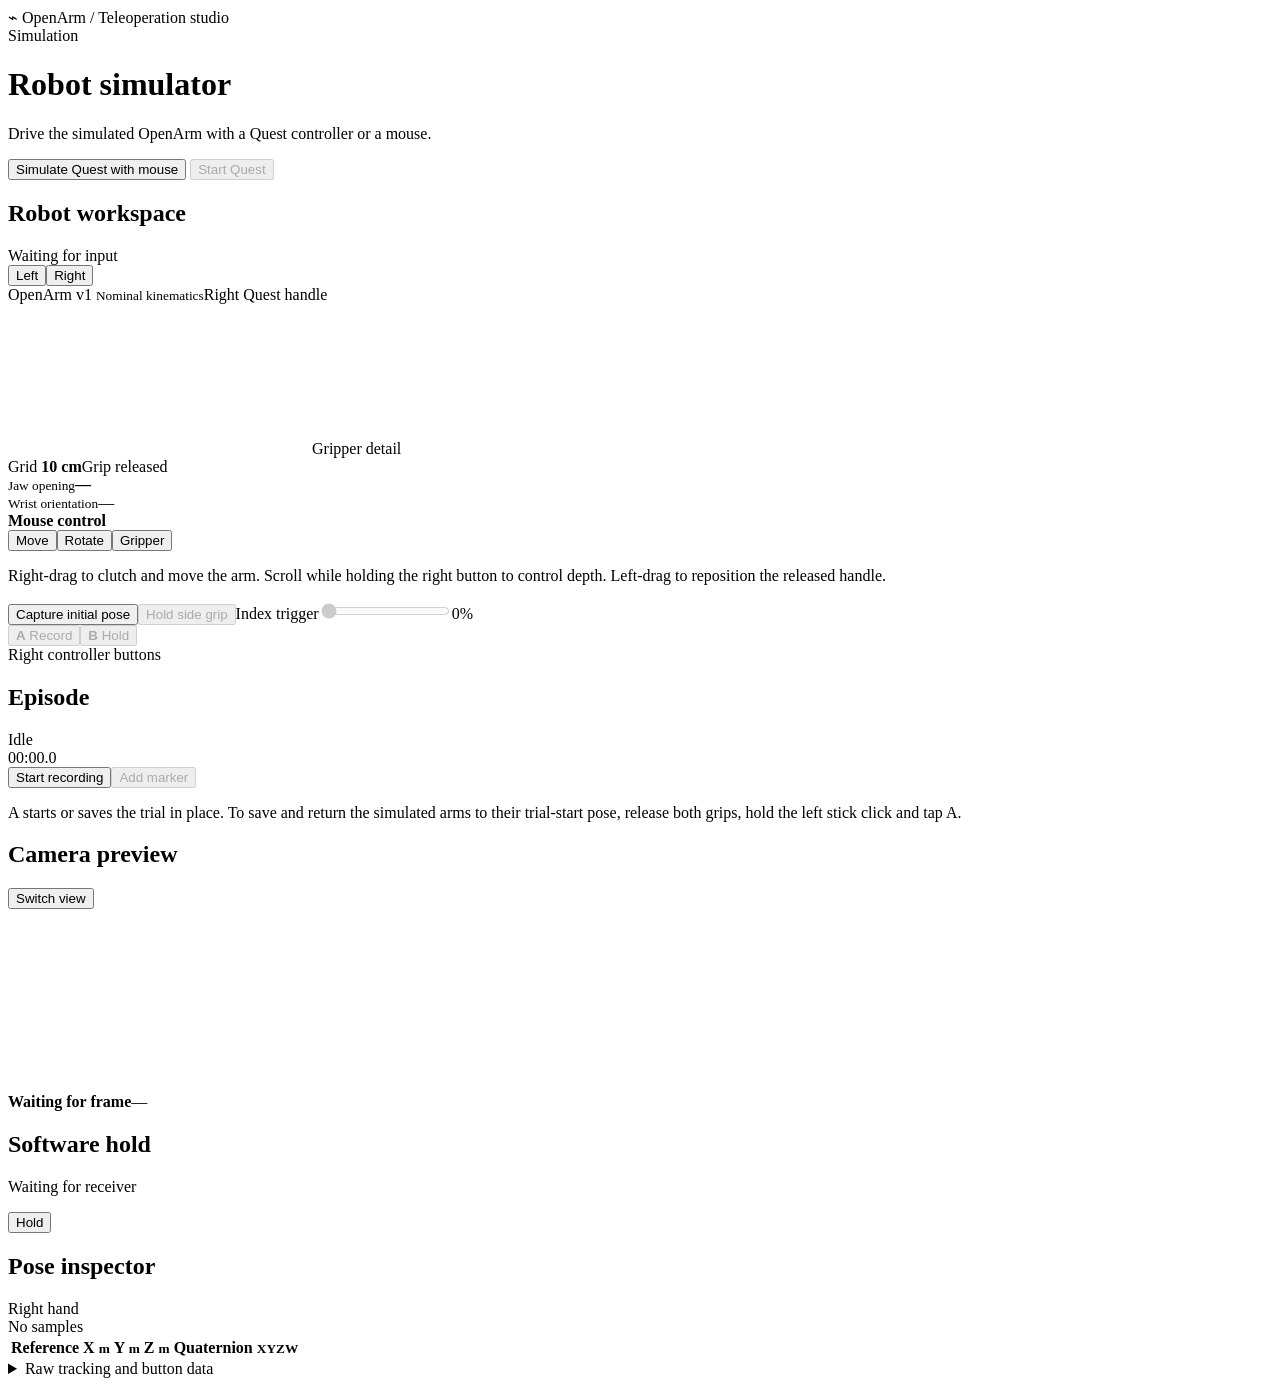
==== quest-pose/index.html @ 7afc8a65 "Add Quest 2 OpenArm teleoperation simulator, recorder and lab guide" ====
<!doctype html>
<html lang="en">
<head>
  <meta charset="utf-8">
  <meta name="viewport" content="width=device-width, initial-scale=1">
  <meta name="theme-color" content="#102725">
  <title>OpenArm · Teleoperation studio</title>
  <link rel="stylesheet" href="/style.css">
  <script type="module" src="/app.js"></script>
</head>
<body>
  <header class="bar">
    <div class="brand"><span class="brand-symbol" aria-hidden="true">⌁</span> OpenArm <span class="division">/</span> <span class="brand-page">Teleoperation studio</span></div>
    <span class="sim-label"><i></i> Simulation</span>
  </header>
  <main>
    <div class="title-row">
      <div><h1>Robot simulator</h1><p>Drive the simulated OpenArm with a Quest controller or a mouse.</p></div>
      <div class="buttons input-buttons">
        <button class="primary" id="mouse-start">Simulate Quest with mouse</button>
        <button id="xr-start" disabled title="Open the HTTPS page in the Quest browser">Start Quest</button>
        <button id="stop" hidden>Disconnect input</button>
      </div>
    </div>
    <div id="notice" class="notice" role="status" hidden></div>
    <div class="workspace">
      <section class="panel motion">
        <div class="panel-heading">
          <div><h2>Robot workspace</h2><span id="source-label" class="sub">Waiting for input</span></div>
          <div class="segmented" aria-label="Inspect hand"><button id="left-tab" aria-pressed="false">Left</button><button id="right-tab" aria-pressed="true">Right</button></div>
        </div>
        <div class="scene">
          <div class="scene-labels"><span>OpenArm v1 <small>Nominal kinematics</small></span><span id="handle-label">Right Quest handle</span></div>
          <canvas id="pad" tabindex="0" aria-label="Virtual Quest controller pad. Right-drag to drive the simulated robot. Choose Move, Rotate or Gripper below."></canvas>
          <span class="jaw-detail-label">Gripper detail</span>
          <div class="scene-foot"><span>Grid <b>10 cm</b></span><span id="clutch-state">Grip released</span></div>
        </div>
        <div class="telemetry-strip">
          <div><small>Jaw opening</small><strong id="jaw-opening">—</strong></div>
          <div><small>Wrist orientation</small><span id="wrist-rotation">—</span></div>
        </div>
        <div class="motion-help">
          <div class="mouse-modes"><strong>Mouse control</strong><div class="segmented" role="group" aria-label="Mouse control mode"><button id="mode-move" aria-pressed="true">Move</button><button id="mode-rotate" aria-pressed="false">Rotate</button><button id="mode-gripper" aria-pressed="false">Gripper</button></div></div>
          <p id="mode-help">Right-drag to clutch and move the arm. Scroll while holding the right button to control depth. Left-drag to reposition the released handle.</p>
          <p id="reach-help" class="pickup" role="status" hidden></p>
          <p id="pickup-help" class="pickup" hidden></p>
        </div>
        <div class="controls-row"><button id="capture">Capture initial pose</button><button id="clutch" disabled>Hold side grip</button><label for="trigger" id="jaw-control-label">Index trigger</label><input id="trigger" type="range" min="0" max="100" value="0" disabled><output id="trigger-value" for="trigger">0%</output></div>
        <div class="controller-tools"><div class="buttons"><button id="face-a" disabled><b>A</b> Record</button><button id="face-b" disabled><b>B</b> Hold</button></div><span>Right controller buttons</span></div>
      </section>
      <aside class="stack">
        <section class="panel episode">
          <div class="panel-heading"><h2>Episode</h2><span id="rec-state" class="pill">Idle</span></div>
          <div class="episode-body"><div class="timer" id="timer">00:00.0</div><div class="buttons"><button id="record" class="primary">Start recording</button><button id="finish_return" hidden>Save &amp; return</button><button id="mark" disabled>Add marker</button></div>
            <p id="trial-status" role="status" hidden></p>
            <p class="minor">A starts or saves the trial in place. To save and return the simulated arms to their trial-start pose, release both grips, hold the left stick click and tap A.</p>
            <p id="episode-file" class="minor" hidden></p><p id="rec-error" class="notice" role="alert" hidden></p></div>
        </section>
        <section class="panel camera">
          <div class="panel-heading"><h2>Camera preview</h2><button class="text-button" id="view">Switch view</button></div>
          <div class="camera-picture"><canvas id="camera-frame" width="320" height="180" aria-label="Selected workstation camera feed"></canvas></div>
          <div class="camera-caption"><strong id="camera-name">Waiting for frame</strong><span id="camera-age">—</span></div>
        </section>
        <section class="panel safety">
          <div><h2>Software hold</h2><p id="hold-state">Waiting for receiver</p></div>
          <div class="buttons"><button id="hold">Hold</button><button id="resume" hidden>Resume</button></div>
        </section>
      </aside>
      <section class="panel inspector">
        <div class="panel-heading"><div><h2>Pose inspector</h2><span id="inspect-label" class="sub">Right hand</span></div><span class="pill" id="timing">No samples</span></div>
        <div class="table-wrap"><table><thead><tr><th scope="col">Reference</th><th scope="col">X <small>m</small></th><th scope="col">Y <small>m</small></th><th scope="col">Z <small>m</small></th><th scope="col">Quaternion <small>XYZW</small></th></tr></thead><tbody id="pose-table"></tbody></table></div>
        <div id="robot-joints" class="inputs"></div>
        <div id="inputs" class="inputs"></div>
        <details><summary>Raw tracking and button data</summary><pre id="raw">Waiting for input</pre></details>
      </section>
    </div>
  </main>
  <canvas id="xr-canvas" hidden></canvas>
</body>
</html>
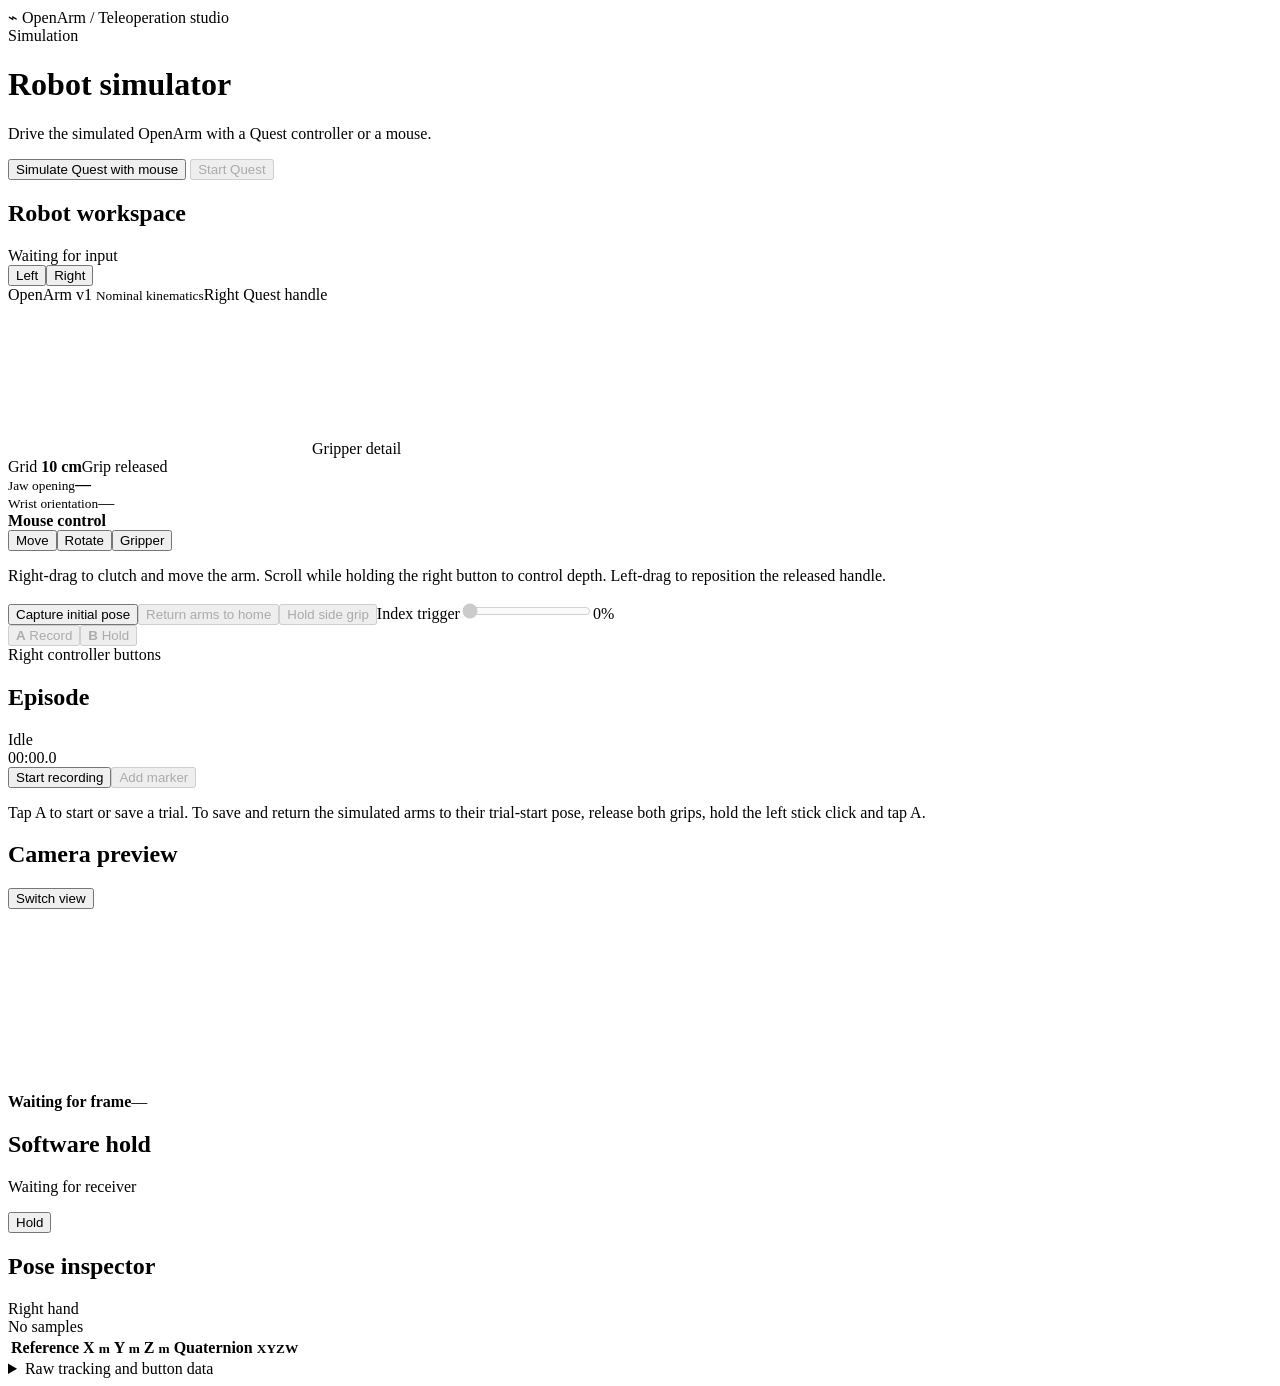
==== commit 574ffc3b: "Restore simulated arms to their startup pose with Quest A and X" ====
--- a/quest-pose/index.html
+++ b/quest-pose/index.html
@@ -11,7 +11,7 @@
 <body>
   <header class="bar">
     <div class="brand"><span class="brand-symbol" aria-hidden="true">⌁</span> OpenArm <span class="division">/</span> <span class="brand-page">Teleoperation studio</span></div>
-    <span class="sim-label"><i></i> Simulation</span>
+    <span class="sim-label"><i></i> <span id="hardware-status">Simulation</span></span>
   </header>
   <main>
     <div class="title-row">
@@ -40,12 +40,12 @@
           <div><small>Wrist orientation</small><span id="wrist-rotation">—</span></div>
         </div>
         <div class="motion-help">
-          <div class="mouse-modes"><strong>Mouse control</strong><div class="segmented" role="group" aria-label="Mouse control mode"><button id="mode-move" aria-pressed="true">Move</button><button id="mode-rotate" aria-pressed="false">Rotate</button><button id="mode-gripper" aria-pressed="false">Gripper</button></div></div>
+          <div class="mouse-modes" id="mouse-modes"><strong>Mouse control</strong><div class="segmented" role="group" aria-label="Mouse control mode"><button id="mode-move" aria-pressed="true">Move</button><button id="mode-rotate" aria-pressed="false">Rotate</button><button id="mode-gripper" aria-pressed="false">Gripper</button></div></div>
           <p id="mode-help">Right-drag to clutch and move the arm. Scroll while holding the right button to control depth. Left-drag to reposition the released handle.</p>
           <p id="reach-help" class="pickup" role="status" hidden></p>
           <p id="pickup-help" class="pickup" hidden></p>
         </div>
-        <div class="controls-row"><button id="capture">Capture initial pose</button><button id="clutch" disabled>Hold side grip</button><label for="trigger" id="jaw-control-label">Index trigger</label><input id="trigger" type="range" min="0" max="100" value="0" disabled><output id="trigger-value" for="trigger">0%</output></div>
+        <div class="controls-row"><button id="capture">Capture initial pose</button><button id="restore_initial" disabled>Return arms to home</button><button id="clutch" disabled>Hold side grip</button><label for="trigger" id="jaw-control-label">Index trigger</label><input id="trigger" type="range" min="0" max="100" value="0" disabled><output id="trigger-value" for="trigger">0%</output></div>
         <div class="controller-tools"><div class="buttons"><button id="face-a" disabled><b>A</b> Record</button><button id="face-b" disabled><b>B</b> Hold</button></div><span>Right controller buttons</span></div>
       </section>
       <aside class="stack">
@@ -53,7 +53,7 @@
           <div class="panel-heading"><h2>Episode</h2><span id="rec-state" class="pill">Idle</span></div>
           <div class="episode-body"><div class="timer" id="timer">00:00.0</div><div class="buttons"><button id="record" class="primary">Start recording</button><button id="finish_return" hidden>Save &amp; return</button><button id="mark" disabled>Add marker</button></div>
             <p id="trial-status" role="status" hidden></p>
-            <p class="minor">A starts or saves the trial in place. To save and return the simulated arms to their trial-start pose, release both grips, hold the left stick click and tap A.</p>
+            <p class="minor">Tap A to start or save a trial.<span id="home-help" hidden> Release both grips and press right A and left X together to return the arms to their startup pose.</span><span id="return-help"> To save and return the simulated arms to their trial-start pose, release both grips, hold the left stick click and tap A.</span></p>
             <p id="episode-file" class="minor" hidden></p><p id="rec-error" class="notice" role="alert" hidden></p></div>
         </section>
         <section class="panel camera">
@@ -61,7 +61,7 @@
           <div class="camera-picture"><canvas id="camera-frame" width="320" height="180" aria-label="Selected workstation camera feed"></canvas></div>
           <div class="camera-caption"><strong id="camera-name">Waiting for frame</strong><span id="camera-age">—</span></div>
         </section>
-        <section class="panel safety">
+        <section class="panel safety" id="hold-panel">
           <div><h2>Software hold</h2><p id="hold-state">Waiting for receiver</p></div>
           <div class="buttons"><button id="hold">Hold</button><button id="resume" hidden>Resume</button></div>
         </section>
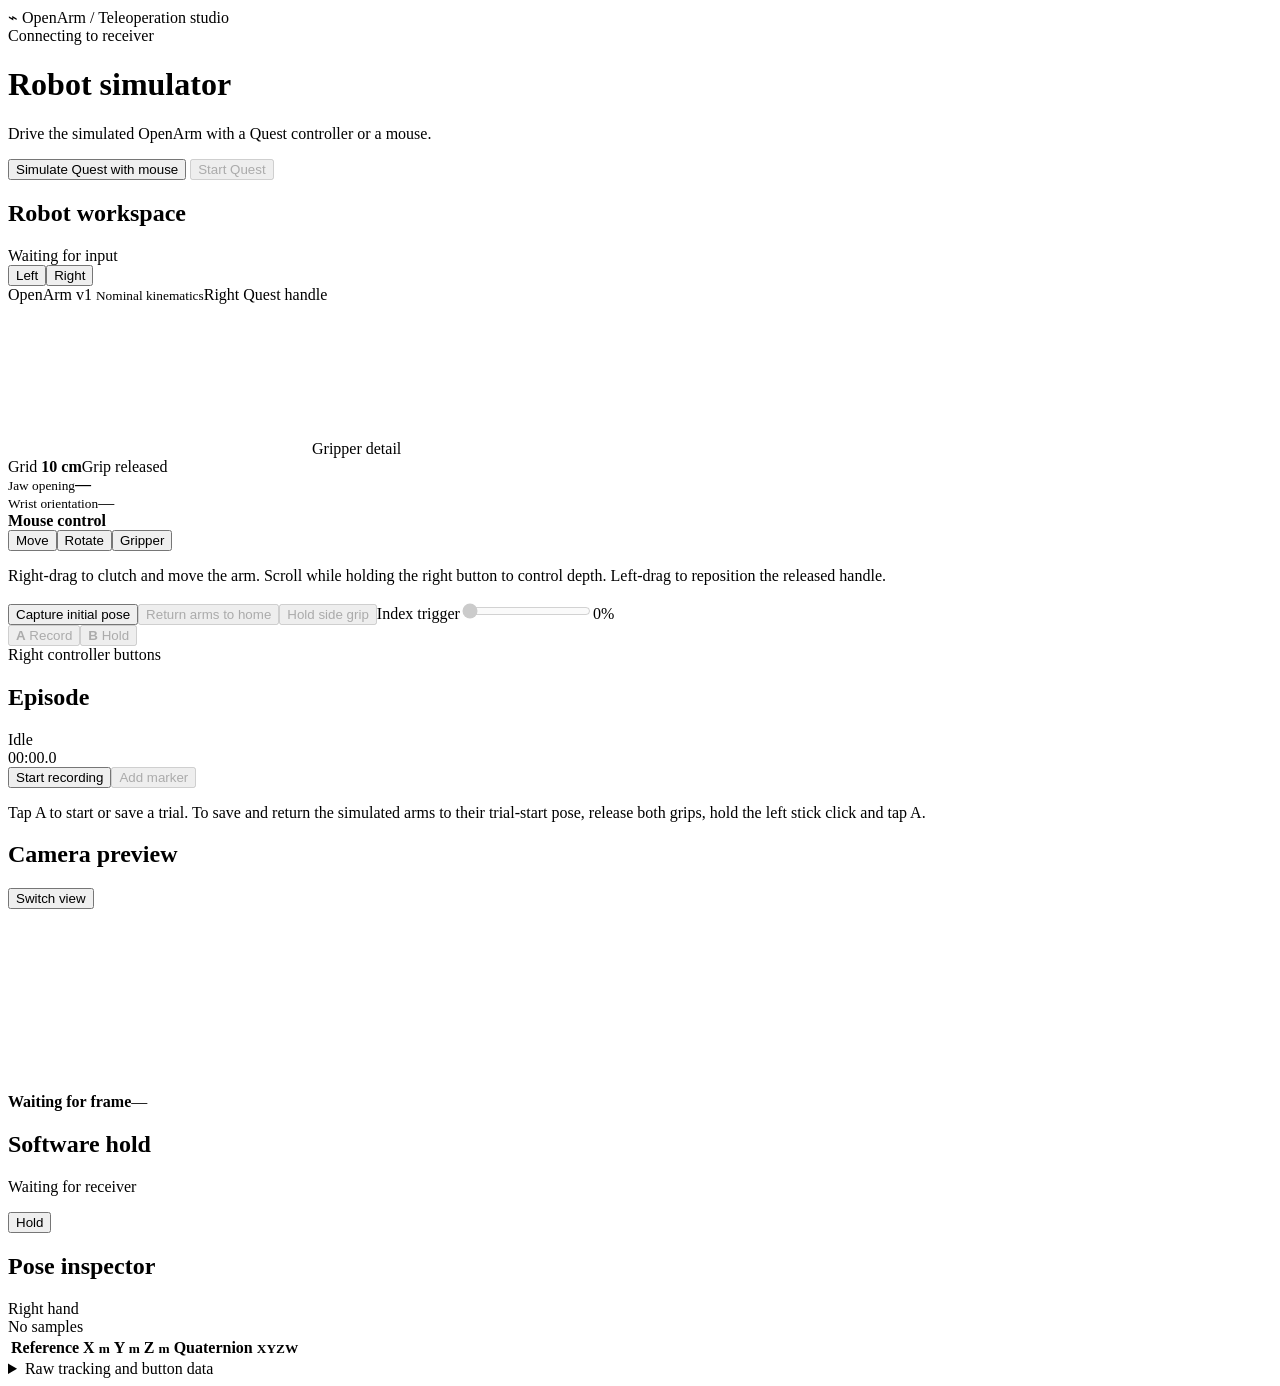
==== commit a4f044fb: "Connect Quest teleoperation to calibrated OpenArm hardware and record aligned feedback" ====
--- a/quest-pose/index.html
+++ b/quest-pose/index.html
@@ -11,11 +11,11 @@
 <body>
   <header class="bar">
     <div class="brand"><span class="brand-symbol" aria-hidden="true">⌁</span> OpenArm <span class="division">/</span> <span class="brand-page">Teleoperation studio</span></div>
-    <span class="sim-label"><i></i> <span id="hardware-status">Simulation</span></span>
+    <span class="sim-label"><i></i> <span id="hardware-status">Connecting to receiver</span></span>
   </header>
   <main>
     <div class="title-row">
-      <div><h1>Robot simulator</h1><p>Drive the simulated OpenArm with a Quest controller or a mouse.</p></div>
+      <div><h1 id="workspace-title">Robot simulator</h1><p id="workspace-description">Drive the simulated OpenArm with a Quest controller or a mouse.</p></div>
       <div class="buttons input-buttons">
         <button class="primary" id="mouse-start">Simulate Quest with mouse</button>
         <button id="xr-start" disabled title="Open the HTTPS page in the Quest browser">Start Quest</button>
@@ -70,6 +70,7 @@
         <div class="panel-heading"><div><h2>Pose inspector</h2><span id="inspect-label" class="sub">Right hand</span></div><span class="pill" id="timing">No samples</span></div>
         <div class="table-wrap"><table><thead><tr><th scope="col">Reference</th><th scope="col">X <small>m</small></th><th scope="col">Y <small>m</small></th><th scope="col">Z <small>m</small></th><th scope="col">Quaternion <small>XYZW</small></th></tr></thead><tbody id="pose-table"></tbody></table></div>
         <div id="robot-joints" class="inputs"></div>
+        <div id="encoder-joints" class="inputs" hidden></div>
         <div id="inputs" class="inputs"></div>
         <details><summary>Raw tracking and button data</summary><pre id="raw">Waiting for input</pre></details>
       </section>
